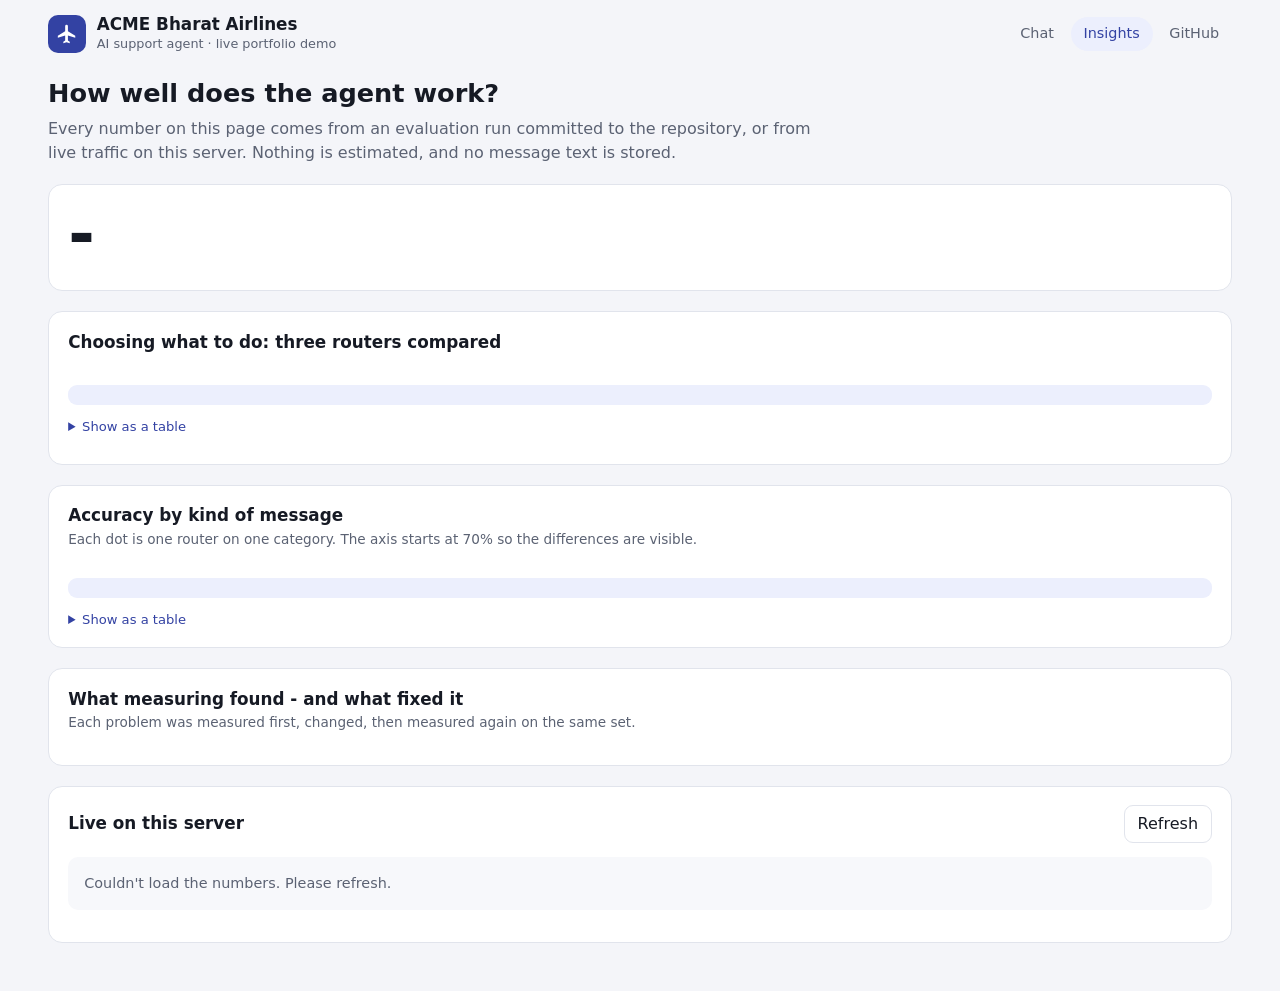
==== src/web/insights.html @ bd0814b8 "Glass-box chat redesign + public /insights page Chat page: airline header with Chat / Insights / Git" ====
<!doctype html>
<html lang="en">
<head>
  <meta charset="utf-8">
  <meta name="viewport" content="width=device-width, initial-scale=1">
  <meta name="color-scheme" content="light dark">
  <title>ACME Support Agent - insights</title>
  <style>
    :root {
      color-scheme: light dark;
      --bg-l: #f4f5f9;        --bg-d: #0d1016;
      --panel-l: #ffffff;     --panel-d: #161a22;
      --sunk-l: #f7f8fb;      --sunk-d: #11141b;
      --text-l: #161a24;      --text-d: #e8ebf1;
      --muted-l: #5b6273;     --muted-d: #9ba4b6;
      --line-l: #e1e4ec;      --line-d: #272d39;
      --grid-l: #eceef3;      --grid-d: #222734;
      --brand-l: #3342a3;     --brand-d: #8c9eff;
      --brand-soft-l: #eceffd; --brand-soft-d: #1f2547;
      --deemph-l: #b9bdc8;    --deemph-d: #4a5163;
      /* router identity: reference categorical slots 1-3, validated on these surfaces
         (light #ffffff, dark #161a22) with dataviz/scripts/validate_palette.js --pairs all */
      --s1-l: #2a78d6; --s1-d: #3987e5;
      --s2-l: #eb6834; --s2-d: #d95926;
      --s3-l: #1baf7a; --s3-d: #199e70;

      --bg: var(--bg-l); --panel: var(--panel-l); --sunk: var(--sunk-l); --text: var(--text-l);
      --muted: var(--muted-l); --line: var(--line-l); --grid: var(--grid-l); --brand: var(--brand-l);
      --brand-soft: var(--brand-soft-l); --deemph: var(--deemph-l);
      --s1: var(--s1-l); --s2: var(--s2-l); --s3: var(--s3-l);
      @media (prefers-color-scheme: dark) {
        --bg: var(--bg-d); --panel: var(--panel-d); --sunk: var(--sunk-d); --text: var(--text-d);
        --muted: var(--muted-d); --line: var(--line-d); --grid: var(--grid-d); --brand: var(--brand-d);
        --brand-soft: var(--brand-soft-d); --deemph: var(--deemph-d);
        --s1: var(--s1-d); --s2: var(--s2-d); --s3: var(--s3-d);
      }
      @supports (color: light-dark(white, black)) {
        --bg: light-dark(var(--bg-l), var(--bg-d));
        --panel: light-dark(var(--panel-l), var(--panel-d));
        --sunk: light-dark(var(--sunk-l), var(--sunk-d));
        --text: light-dark(var(--text-l), var(--text-d));
        --muted: light-dark(var(--muted-l), var(--muted-d));
        --line: light-dark(var(--line-l), var(--line-d));
        --grid: light-dark(var(--grid-l), var(--grid-d));
        --brand: light-dark(var(--brand-l), var(--brand-d));
        --brand-soft: light-dark(var(--brand-soft-l), var(--brand-soft-d));
        --deemph: light-dark(var(--deemph-l), var(--deemph-d));
        --s1: light-dark(var(--s1-l), var(--s1-d));
        --s2: light-dark(var(--s2-l), var(--s2-d));
        --s3: light-dark(var(--s3-l), var(--s3-d));
      }
      --good: #0ca30c;
      font-family: system-ui, -apple-system, "Segoe UI", Roboto, sans-serif;
    }
    * { box-sizing: border-box; }
    body { margin: 0; background: var(--bg); color: var(--text); line-height: 1.45; }
    :focus-visible { outline: 3px solid var(--brand); outline-offset: 2px; }
    a { color: var(--brand); }
    button { font: inherit; padding: .4rem .8rem; border-radius: 9px; border: 1px solid var(--line);
             background: var(--panel); color: var(--text); cursor: pointer; }

    .topbar { display: flex; align-items: center; justify-content: space-between; gap: 1rem;
              flex-wrap: wrap; max-width: 76rem; margin: 0 auto; padding: .9rem 1rem .2rem; }
    .brand { display: flex; align-items: center; gap: .65rem; }
    .logo { inline-size: 2.4rem; block-size: 2.4rem; border-radius: 10px; display: grid;
            place-items: center; background: var(--brand); color: var(--panel); }
    .brand h1 { font-size: 1.05rem; margin: 0; line-height: 1.2; }
    .brand p { margin: 0; font-size: .8rem; color: var(--muted); }
    nav ul { display: flex; gap: .25rem; list-style: none; margin: 0; padding: 0; }
    nav a { display: block; padding: .4rem .8rem; border-radius: 999px; text-decoration: none;
            color: var(--muted); font-size: .9rem; font-weight: 500; }
    nav a:hover { color: var(--text); background: var(--panel); }
    nav a[aria-current="page"] { background: var(--brand-soft); color: var(--brand); }

    .page { max-width: 76rem; margin: 0 auto; padding: .8rem 1rem 3rem; display: grid; gap: 1.25rem; }
    .intro h2 { font-size: 1.6rem; margin: .4rem 0 .3rem; }
    .intro p { margin: 0; color: var(--muted); max-width: 48rem; }
    section.card { background: var(--panel); border: 1px solid var(--line); border-radius: 14px; padding: 1.1rem 1.2rem; }
    .card > header { display: flex; justify-content: space-between; align-items: baseline; gap: 1rem; flex-wrap: wrap; margin-bottom: .9rem; }
    .card h3 { margin: 0; font-size: 1.05rem; }
    .card .sub { margin: .15rem 0 0; font-size: .85rem; color: var(--muted); }
    .takeaway { margin: .9rem 0 0; font-size: .88rem; padding: .6rem .8rem; border-radius: 9px; background: var(--brand-soft); }
    .source { font-size: .75rem; color: var(--muted); margin: .6rem 0 0; overflow-wrap: anywhere; }

    /* hero + KPI row */
    .headline { display: grid; grid-template-columns: minmax(15rem, 1.1fr) 3fr; gap: 1rem; align-items: stretch; }
    @media (max-width: 54rem) { .headline { grid-template-columns: 1fr; } }
    .hero { display: flex; flex-direction: column; justify-content: center; }
    .hero .value { font-size: 4rem; font-weight: 700; line-height: 1; color: var(--text); }
    .hero .label { font-size: .95rem; margin-top: .4rem; }
    .kpis { display: grid; grid-template-columns: repeat(auto-fit, minmax(11rem, 1fr)); gap: .75rem; }
    .tile { background: var(--sunk); border: 1px solid var(--line); border-radius: 12px; padding: .8rem .9rem; }
    .tile .label { font-size: .8rem; color: var(--muted); }
    .tile .value { font-size: 1.7rem; font-weight: 650; margin: .15rem 0; }
    .tile .note { font-size: .78rem; color: var(--muted); }

    /* legend */
    .legend { display: flex; flex-wrap: wrap; gap: .4rem 1rem; list-style: none; padding: 0; margin: 0; font-size: .82rem; }
    .legend li { display: flex; align-items: center; gap: .4rem; }
    .key { inline-size: .8rem; block-size: .8rem; border-radius: 3px; background: var(--c); }
    .key.dot { border-radius: 50%; }

    /* small-multiple bar charts */
    .multiples { display: grid; grid-template-columns: repeat(auto-fit, minmax(15rem, 1fr)); gap: 1.1rem; }
    .minichart h4 { margin: 0 0 .1rem; font-size: .88rem; }
    .minichart .hint { margin: 0 0 .6rem; font-size: .75rem; color: var(--muted); }
    .bars { display: grid; gap: 6px; }
    .barrow { display: grid; grid-template-columns: 1fr; gap: 2px; }
    .barrow .name { font-size: .75rem; color: var(--muted); }
    .barline { display: flex; align-items: center; gap: .45rem; }
    .bar { block-size: 16px; border-radius: 0 4px 4px 0; background: var(--c); min-inline-size: 2px; }
    .bar:hover, .bar:focus-visible { filter: brightness(1.12); }
    .barval { font-size: .8rem; font-weight: 600; white-space: nowrap; }

    /* dot plot */
    .dotplot { display: grid; gap: 0; }
    .dprow { display: grid; grid-template-columns: 11rem 1fr; gap: .75rem; align-items: center;
             border-block-start: 1px solid var(--grid); padding-block: 4px; }
    .dprow .cat { font-size: .82rem; }
    .dprow .cat small { color: var(--muted); display: block; font-size: .72rem; }
    .lanes { position: relative; block-size: 34px; }
    .tick { position: absolute; inset-block: 0; inline-size: 1px; background: var(--grid); }
    .pt { position: absolute; inline-size: 24px; block-size: 24px; margin-inline-start: -12px; margin-block-start: -12px;
          display: grid; place-items: center; border: 0; padding: 0; background: transparent; cursor: default; }
    .pt::after { content: ""; inline-size: 10px; block-size: 10px; border-radius: 50%; background: var(--c);
                 box-shadow: 0 0 0 2px var(--panel); }
    .pt:hover::after, .pt:focus-visible::after { inline-size: 13px; block-size: 13px; }
    .axis { display: grid; grid-template-columns: 11rem 1fr; gap: .75rem; }
    .axis .scale { position: relative; block-size: 1.2rem; font-size: .72rem; color: var(--muted); font-variant-numeric: tabular-nums; }
    .axis .scale span { position: absolute; transform: translateX(-50%); }
    @media (max-width: 40rem) { .dprow, .axis { grid-template-columns: 7rem 1fr; } }

    /* fixes */
    .fixes { display: grid; grid-template-columns: repeat(auto-fill, minmax(17rem, 1fr)); gap: .8rem; list-style: none; margin: 0; padding: 0; }
    .fix { background: var(--sunk); border: 1px solid var(--line); border-radius: 12px; padding: .8rem .9rem; display: flex; flex-direction: column; gap: .35rem; }
    .fix .phase { font-size: .7rem; font-weight: 700; letter-spacing: .05em; color: var(--brand); }
    .fix h4 { margin: 0; font-size: .92rem; }
    .fix p { margin: 0; font-size: .8rem; }
    .fix .problem { color: var(--muted); }
    .fix .ba { display: grid; grid-template-columns: 3.4rem 1fr; gap: 4px .5rem; align-items: center; margin-top: .3rem; font-size: .75rem; }
    .fix .ba .bar.before { background: var(--deemph); }
    .fix .ba .bar.after { background: var(--brand); }
    .fix .metric { font-size: .75rem; color: var(--muted); }
    .fix .source { margin-top: auto; padding-top: .3rem; }

    /* live */
    .empty { padding: 1rem; border-radius: 10px; background: var(--sunk); color: var(--muted); font-size: .9rem; }

    /* table views */
    details.table { margin-top: .8rem; font-size: .82rem; }
    details.table summary { cursor: pointer; color: var(--brand); }
    table { border-collapse: collapse; margin-top: .5rem; width: 100%; }
    th, td { text-align: start; padding: .3rem .5rem; border-bottom: 1px solid var(--grid); }
    td.num, th.num { text-align: end; font-variant-numeric: tabular-nums; }
    .scroll-x { overflow-x: auto; }

    #tip { position: fixed; pointer-events: none; z-index: 10; background: var(--panel); color: var(--text);
           border: 1px solid var(--line); border-radius: 8px; padding: .35rem .55rem; font-size: .8rem;
           box-shadow: 0 6px 20px rgb(0 0 0 / .15); max-width: 16rem; }
    #tip strong { display: block; font-size: .95rem; }
  </style>
</head>
<body>
<header class="topbar">
  <div class="brand">
    <div class="logo" aria-hidden="true">
      <svg width="22" height="22" viewBox="0 0 24 24" fill="currentColor"><path d="M21 16v-2l-8-5V3.5a1.5 1.5 0 0 0-3 0V9l-8 5v2l8-2.5V19l-2 1.5V22l3.5-1 3.5 1v-1.5L13 19v-5.5z"/></svg>
    </div>
    <div>
      <h1>ACME Bharat Airlines</h1>
      <p>AI support agent &middot; live portfolio demo</p>
    </div>
  </div>
  <nav aria-label="Site">
    <ul>
      <li><a href="/">Chat</a></li>
      <li><a href="/insights" aria-current="page">Insights</a></li>
      <li><a href="https://github.com/Khatalahmed/acme-ai-support" rel="noopener">GitHub</a></li>
    </ul>
  </nav>
</header>

<main class="page">
  <div class="intro">
    <h2>How well does the agent work?</h2>
    <p>Every number on this page comes from an evaluation run committed to the repository, or
      from live traffic on this server. Nothing is estimated, and no message text is stored.</p>
  </div>

  <section class="card headline" aria-labelledby="h-safety" id="safety">
    <div class="hero">
      <h3 id="h-safety" style="position:absolute;left:-9999px">Safety</h3>
      <div class="value" id="hero-value">-</div>
      <div class="label" id="hero-label"></div>
    </div>
    <div class="kpis" id="kpis"></div>
  </section>

  <section class="card" aria-labelledby="h-router">
    <header>
      <div>
        <h3 id="h-router">Choosing what to do: three routers compared</h3>
        <p class="sub" id="router-about"></p>
      </div>
      <ul class="legend" id="router-legend"></ul>
    </header>
    <div class="multiples" id="router-charts"></div>
    <p class="takeaway" id="router-takeaway"></p>
    <details class="table"><summary>Show as a table</summary><div class="scroll-x" id="router-table"></div></details>
    <p class="source" id="router-source"></p>
  </section>

  <section class="card" aria-labelledby="h-cats">
    <header>
      <div>
        <h3 id="h-cats">Accuracy by kind of message</h3>
        <p class="sub">Each dot is one router on one category. The axis starts at 70% so the differences are visible.</p>
      </div>
      <ul class="legend" id="cat-legend"></ul>
    </header>
    <div class="dotplot" id="dotplot"></div>
    <p class="takeaway" id="cat-takeaway"></p>
    <details class="table"><summary>Show as a table</summary><div class="scroll-x" id="cat-table"></div></details>
  </section>

  <section class="card" aria-labelledby="h-fixes">
    <header>
      <div>
        <h3 id="h-fixes">What measuring found - and what fixed it</h3>
        <p class="sub">Each problem was measured first, changed, then measured again on the same set.</p>
      </div>
    </header>
    <ul class="fixes" id="fixes"></ul>
  </section>

  <section class="card" aria-labelledby="h-live">
    <header>
      <div>
        <h3 id="h-live">Live on this server</h3>
        <p class="sub" id="live-about"></p>
      </div>
      <button type="button" id="refresh">Refresh</button>
    </header>
    <div id="live"></div>
  </section>
</main>
<div id="tip" role="tooltip" hidden></div>

<script>
{
  const ROUTERS = [["llm", "LLM router", "--s1"], ["jev", "Jev classifier", "--s2"],
                   ["prod", "Production (Jev + LLM fallback)", "--s3"]];
  const $ = (id) => document.getElementById(id);
  const tip = $("tip");

  // All text from the API goes in with textContent - never innerHTML.
  function el(tag, cls, text) {
    const n = document.createElement(tag);
    if (cls) n.className = cls;
    if (text != null) n.textContent = text;
    return n;
  }
  const fmt = (n, d = 0) => n == null ? "-" : Number(n).toLocaleString("en-IN", { maximumFractionDigits: d });
  const sec = (ms) => ms == null ? "-" : ms >= 1000 ? `${(ms / 1000).toFixed(1)} s` : `${fmt(ms)} ms`;

  // One tooltip for every mark; the same readout on hover and keyboard focus.
  function tooltip(node, value, label) {
    node.tabIndex = 0;
    node.setAttribute("aria-label", `${label}: ${value}`);
    const show = (x, y) => {
      tip.replaceChildren(el("strong", null, value), el("span", null, label));
      tip.hidden = false;
      tip.style.left = `${Math.min(x + 12, innerWidth - tip.offsetWidth - 8)}px`;
      tip.style.top = `${y + 14}px`;
    };
    node.addEventListener("pointermove", (e) => show(e.clientX, e.clientY));
    node.addEventListener("focus", () => { const r = node.getBoundingClientRect(); show(r.left, r.bottom); });
    for (const ev of ["pointerleave", "blur"]) node.addEventListener(ev, () => { tip.hidden = true; });
  }

  function legend(target, dots) {
    const ul = $(target);
    for (const [, name, color] of ROUTERS) {
      const li = el("li");
      const key = el("span", dots ? "key dot" : "key");
      key.style.setProperty("--c", `var(${color})`);
      li.append(key, el("span", null, name));
      ul.append(li);
    }
  }

  function table(target, head, rows, numeric) {
    const t = el("table"), tr = el("tr");
    head.forEach((h, i) => { const th = el("th", numeric.includes(i) ? "num" : null, h); th.scope = "col"; tr.append(th); });
    const thead = el("thead"); thead.append(tr);
    const tbody = el("tbody");
    for (const r of rows) {
      const row = el("tr");
      r.forEach((c, i) => row.append(el("td", numeric.includes(i) ? "num" : null, c)));
      tbody.append(row);
    }
    t.append(thead, tbody);
    $(target).replaceChildren(t);
  }

  function tile(label, value, note) {
    const d = el("div", "tile");
    d.append(el("div", "label", label), el("div", "value", value), el("div", "note", note));
    return d;
  }

  // ------------------------------------------------------------ measured
  function renderHeadline(m) {
    $("hero-value").textContent = fmt(m.tool.unwanted_actions);
    $("hero-label").textContent = `unwanted booking changes in ${m.tool.conversations} end-to-end test conversations`;
    const prod = m.router.routers.find((r) => r.key === "prod");
    $("kpis").append(
      tile("Routing accuracy", `${prod.accuracy}%`, `${prod.n} hard messages, ${m.router.categories.length} categories`),
      tile("Policy answers", `${m.rag.fact_recall}%`, `fact recall on ${m.rag.questions} questions; ${m.rag.grounded_numbers}% of numbers grounded`),
      tile("Conversations passing", `${m.tool.passed}/${m.tool.conversations}`, "real router, model, safety layer and airline"),
      tile("Automated quality checks", fmt(m.gate.checks), "limits the CI quality gate enforces"));
  }

  function barChart(title, hint, key, unit, digits) {
    const box = el("div", "minichart");
    box.append(el("h4", null, title), el("p", "hint", hint));
    return [box, (routers) => {
      const max = Math.max(...routers.map((r) => r[key]));
      const bars = el("div", "bars");
      for (const [k, name, color] of ROUTERS) {
        const r = routers.find((x) => x.key === k);
        const value = `${fmt(r[key], digits)}${unit}`;
        const row = el("div", "barrow"), line = el("div", "barline"), bar = el("div", "bar");
        bar.style.setProperty("--c", `var(${color})`);
        bar.style.inlineSize = `${Math.max(1, (80 * r[key]) / max)}%`;   // 80%: leaves room for the label
        tooltip(bar, value, `${name} - ${title}`);
        line.append(bar, el("span", "barval", value));
        row.append(el("span", "name", name), line);
        bars.append(row);
      }
      box.append(bars);
      return box;
    }];
  }

  function renderRouter(m) {
    const R = m.router, routers = R.routers;
    $("router-about").textContent = R.about + ".";
    legend("router-legend");
    const charts = [
      barChart("Accuracy", "higher is better", "accuracy", "%", 1),
      barChart("Same answer on all 3 runs", `messages out of ${routers[0].n}; higher is better`, "consistent", "", 0),
      barChart("Median time to decide", "lower is better", "p50_ms", " ms", 0),
      barChart("Wrong cancel decisions", "per run; lower is better (all stopped by the YES step)", "wrongful_cancels_per_run", "", 1),
    ];
    $("router-charts").replaceChildren(...charts.map(([, draw]) => draw(routers)));
    const p = routers.find((r) => r.key === "prod"), l = routers.find((r) => r.key === "llm"),
          j = routers.find((r) => r.key === "jev");
    $("router-takeaway").textContent =
      `Production uses the Jev classifier first (${sec(j.p50_ms)} median) and asks the LLM ` +
      `(${sec(l.p50_ms)} median) only when Jev is less than 60% sure - ${p.fallback_rate}% of messages. ` +
      `That is more accurate than either alone (${p.accuracy}% vs ${l.accuracy}% and ${j.accuracy}%) ` +
      `at close to Jev's speed. The LLM alone gave the same answer on all runs for only ` +
      `${l.consistent} of ${l.n} messages.`;
    table("router-table", ["Router", "Accuracy", "Consistent", "p50", "p95", "Wrong cancels / run", "Escalation precision", "Escalation recall"],
          routers.map((r) => [ROUTERS.find(([k]) => k === r.key)[1], `${r.accuracy}%`, `${r.consistent}/${r.n}`,
                              sec(r.p50_ms), sec(r.p95_ms), fmt(r.wrongful_cancels_per_run, 1),
                              `${r.escalation_precision}%`, `${r.escalation_recall}%`]),
          [1, 2, 3, 4, 5, 6, 7]);
    $("router-source").textContent = `Source: ${R.source}`;
  }

  function renderCategories(m) {
    const MIN = 70, pos = (v) => `${((v - MIN) / (100 - MIN)) * 100}%`;
    legend("cat-legend", true);
    const plot = $("dotplot");
    for (const c of [...m.router.categories].reverse()) {
      const row = el("div", "dprow"), cat = el("div", "cat", c.category), lanes = el("div", "lanes");
      cat.append(el("small", null, `${c.cases} messages`));
      for (const t of [70, 80, 90, 100]) { const k = el("div", "tick"); k.style.left = pos(t); lanes.append(k); }
      ROUTERS.forEach(([k, name, color], i) => {
        const dot = el("span", "pt");
        dot.style.setProperty("--c", `var(${color})`);
        dot.style.left = pos(c[k]);
        dot.style.top = `${7 + i * 10}px`;       // one lane per router, so equal values never hide each other
        tooltip(dot, `${c[k]}%`, `${name} - ${c.category}`);
        lanes.append(dot);
      });
      row.append(cat, lanes);
      plot.append(row);
    }
    const axis = el("div", "axis"), scale = el("div", "scale");
    for (const t of [70, 80, 90, 100]) { const s = el("span", null, `${t}%`); s.style.left = pos(t); scale.append(s); }
    axis.append(el("div"), scale);
    plot.append(axis);

    const cats = m.router.categories;
    const llmBetter = cats.filter((c) => c.llm > c.prod).map((c) => c.category.toLowerCase());
    const prodBetter = cats.filter((c) => c.prod > c.llm && c.prod > c.jev).map((c) => c.category.toLowerCase());
    $("cat-takeaway").textContent =
      (llmBetter.length ? `Honest result: the LLM router alone is better on ${llmBetter.join(" and ")}. ` : "") +
      (prodBetter.length ? `Production is best on ${prodBetter.join(", ")}.` : "");
    table("cat-table", ["Category", "Messages", "LLM", "Jev", "Production"],
          cats.map((c) => [c.category, c.cases, `${c.llm}%`, `${c.jev}%`, `${c.prod}%`]), [1, 2, 3, 4]);
  }

  function renderFixes(m) {
    const ul = $("fixes");
    for (const f of m.fixes) {
      const li = el("li", "fix");
      const unit = f.unit === "%" ? "%" : f.unit === "s" ? " s" : f.unit === "ms" ? " ms" : f.unit;
      li.append(el("span", "phase", `PHASE ${f.phase}`), el("h4", null, f.title),
                el("p", "problem", f.problem), el("p", null, `Fix: ${f.fix}`));
      const ba = el("div", "ba"), max = Math.max(f.before, f.after, 1e-9);
      for (const [label, v, cls] of [["Before", f.before, "before"], ["After", f.after, "after"]]) {
        const line = el("div", "barline"), bar = el("div", `bar ${cls}`);
        bar.style.inlineSize = `${Math.max(1, (70 * v) / max)}%`;
        tooltip(bar, `${fmt(v, 2)}${unit}`, `${f.title} - ${label.toLowerCase()} (${f.metric})`);
        line.append(bar, el("span", "barval", `${fmt(v, 2)}${unit}`));
        ba.append(el("span", null, label), line);
      }
      li.append(ba, el("span", "metric", `${f.metric}${f.better === "lower" ? " - lower is better" : ""}` +
                                         (f.extra ? ` · ${f.extra}` : "")),
                el("p", "source", `Source: ${f.source}`));
      ul.append(li);
    }
  }

  // ------------------------------------------------------------ live
  function renderLive(L) {
    const since = new Date(L.since);
    $("live-about").textContent =
      `Since the server last started (${since.toLocaleString()}). It sleeps when nobody is using it, ` +
      `which resets these counts. Numbers only: no messages, users or sessions are stored.`;
    const box = $("live");
    if (!L.requests) {
      const p = el("p", "empty", "No conversations since the server started. ");
      const a = el("a", null, "Try the chat");
      a.href = "/";
      p.append(a, document.createTextNode(" - then refresh this page to see your requests counted here."));
      box.replaceChildren(p);
      return;
    }
    const kpis = el("div", "kpis");
    const a = L.actions;
    kpis.append(
      tile("Requests", fmt(L.requests), `median ${sec(L.latency.p50_ms)}, 95th percentile ${sec(L.latency.p95_ms)}`),
      tile("Replies with no model call", `${Math.round((100 * L.no_model_replies) / L.requests)}%`,
           `${L.no_model_replies} written by code: instant and free`),
      tile("Changes proposed", fmt(a.proposed), `${a.executed} confirmed, ${a.declined} declined, ${a.expired} expired`),
      tile("Handed to a person", fmt(L.escalations), `${L.blocked_access} attempts on someone else's booking blocked`),
      tile("Router shadow check", L.shadow.compared ? `${Math.round((100 * L.shadow.agree) / L.shadow.compared)}%` : "-",
           L.shadow.compared ? `agreement over ${L.shadow.compared} compared messages` : "no comparisons yet"));
    const chart = el("div", "minichart");
    chart.style.marginTop = "1rem";
    chart.append(el("h4", null, "What people asked for"), el("p", "hint", "requests by route"));
    const bars = el("div", "bars"), max = Math.max(...L.routes.map((r) => r.count));
    for (const r of L.routes) {
      const row = el("div", "barrow"), line = el("div", "barline"), bar = el("div", "bar");
      bar.style.setProperty("--c", "var(--s1)");
      bar.style.inlineSize = `${Math.max(1, (80 * r.count) / max)}%`;
      tooltip(bar, `${r.count} requests`, `${r.family} - median ${sec(r.p50_ms)}`);
      line.append(bar, el("span", "barval", `${r.count} · ${sec(r.p50_ms)} median`));
      row.append(el("span", "name", r.family), line);
      bars.append(row);
    }
    chart.append(bars);
    box.replaceChildren(kpis, chart);
  }

  async function load() {
    const live = $("live");
    live.style.opacity = ".55";                  // keep the previous render while refreshing
    try {
      const data = await (await fetch("/v1/insights")).json();
      if (data.measured && !$("kpis").childElementCount) {
        renderHeadline(data.measured); renderRouter(data.measured);
        renderCategories(data.measured); renderFixes(data.measured);
      }
      renderLive(data.live);
    } catch {
      live.replaceChildren(el("p", "empty", "Couldn't load the numbers. Please refresh."));
    } finally { live.style.opacity = ""; }
  }
  $("refresh").addEventListener("click", load);
  load();
}
</script>
</body>
</html>
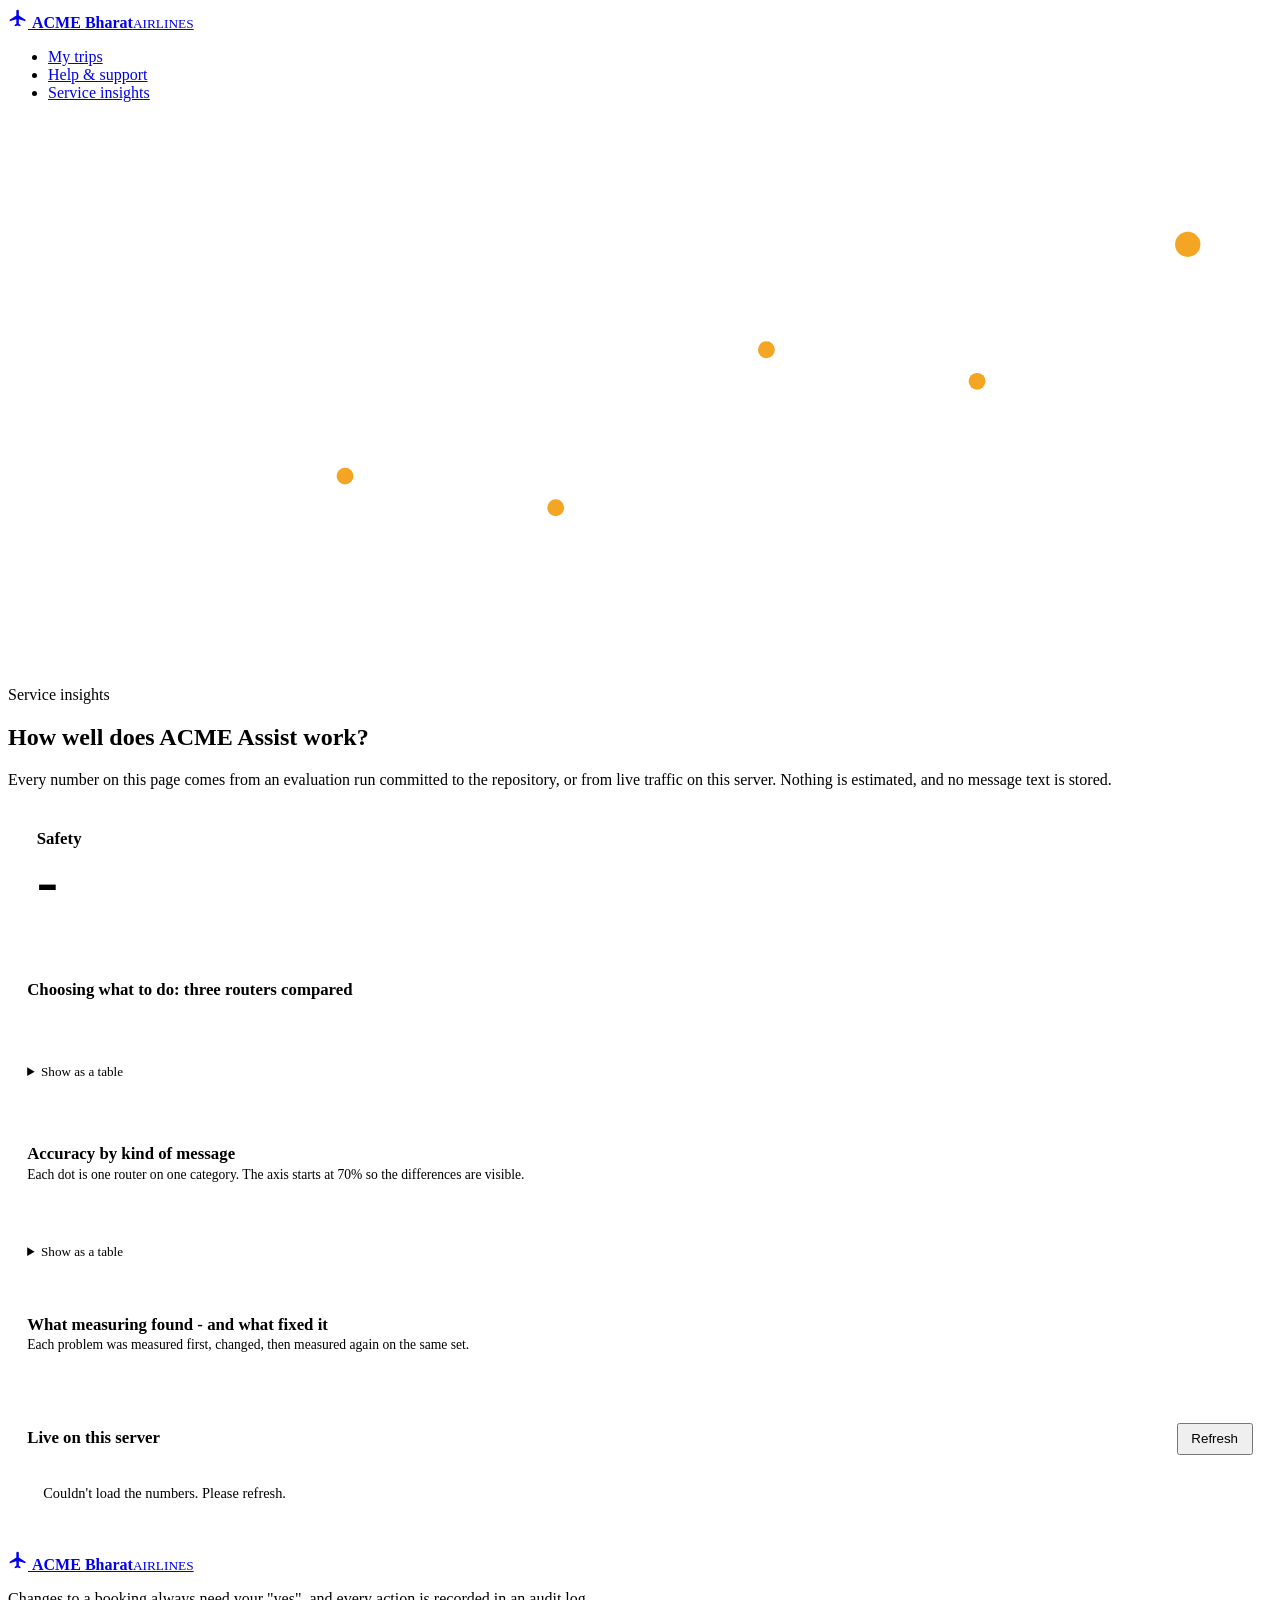
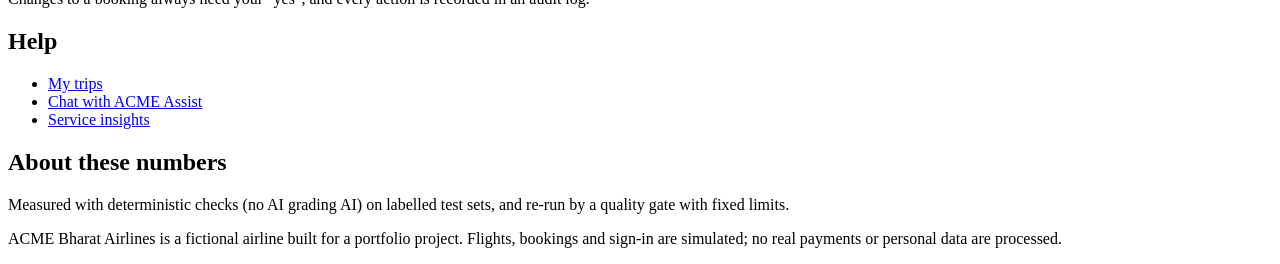
==== commit 6d6e0d6c: "Airline-website design: shared header/hero/footer, boarding-pass trips Both pages now follow the str" ====
--- a/src/web/insights.html
+++ b/src/web/insights.html
@@ -4,77 +4,30 @@
   <meta charset="utf-8">
   <meta name="viewport" content="width=device-width, initial-scale=1">
   <meta name="color-scheme" content="light dark">
-  <title>ACME Support Agent - insights</title>
+  <title>Service insights - ACME Bharat Airlines</title>
+  <link rel="stylesheet" href="/static/site.css">
   <style>
     :root {
-      color-scheme: light dark;
-      --bg-l: #f4f5f9;        --bg-d: #0d1016;
-      --panel-l: #ffffff;     --panel-d: #161a22;
-      --sunk-l: #f7f8fb;      --sunk-d: #11141b;
-      --text-l: #161a24;      --text-d: #e8ebf1;
-      --muted-l: #5b6273;     --muted-d: #9ba4b6;
-      --line-l: #e1e4ec;      --line-d: #272d39;
-      --grid-l: #eceef3;      --grid-d: #222734;
-      --brand-l: #3342a3;     --brand-d: #8c9eff;
-      --brand-soft-l: #eceffd; --brand-soft-d: #1f2547;
       --deemph-l: #b9bdc8;    --deemph-d: #4a5163;
       /* router identity: reference categorical slots 1-3, validated on these surfaces
-         (light #ffffff, dark #161a22) with dataviz/scripts/validate_palette.js --pairs all */
+         (light #ffffff, dark #141a24) with dataviz/scripts/validate_palette.js --pairs all */
       --s1-l: #2a78d6; --s1-d: #3987e5;
       --s2-l: #eb6834; --s2-d: #d95926;
       --s3-l: #1baf7a; --s3-d: #199e70;
-
-      --bg: var(--bg-l); --panel: var(--panel-l); --sunk: var(--sunk-l); --text: var(--text-l);
-      --muted: var(--muted-l); --line: var(--line-l); --grid: var(--grid-l); --brand: var(--brand-l);
-      --brand-soft: var(--brand-soft-l); --deemph: var(--deemph-l);
-      --s1: var(--s1-l); --s2: var(--s2-l); --s3: var(--s3-l);
+      --deemph: var(--deemph-l); --s1: var(--s1-l); --s2: var(--s2-l); --s3: var(--s3-l);
       @media (prefers-color-scheme: dark) {
-        --bg: var(--bg-d); --panel: var(--panel-d); --sunk: var(--sunk-d); --text: var(--text-d);
-        --muted: var(--muted-d); --line: var(--line-d); --grid: var(--grid-d); --brand: var(--brand-d);
-        --brand-soft: var(--brand-soft-d); --deemph: var(--deemph-d);
-        --s1: var(--s1-d); --s2: var(--s2-d); --s3: var(--s3-d);
+        --deemph: var(--deemph-d); --s1: var(--s1-d); --s2: var(--s2-d); --s3: var(--s3-d);
       }
       @supports (color: light-dark(white, black)) {
-        --bg: light-dark(var(--bg-l), var(--bg-d));
-        --panel: light-dark(var(--panel-l), var(--panel-d));
-        --sunk: light-dark(var(--sunk-l), var(--sunk-d));
-        --text: light-dark(var(--text-l), var(--text-d));
-        --muted: light-dark(var(--muted-l), var(--muted-d));
-        --line: light-dark(var(--line-l), var(--line-d));
-        --grid: light-dark(var(--grid-l), var(--grid-d));
-        --brand: light-dark(var(--brand-l), var(--brand-d));
-        --brand-soft: light-dark(var(--brand-soft-l), var(--brand-soft-d));
         --deemph: light-dark(var(--deemph-l), var(--deemph-d));
         --s1: light-dark(var(--s1-l), var(--s1-d));
         --s2: light-dark(var(--s2-l), var(--s2-d));
         --s3: light-dark(var(--s3-l), var(--s3-d));
       }
-      --good: #0ca30c;
-      font-family: system-ui, -apple-system, "Segoe UI", Roboto, sans-serif;
-    }
-    * { box-sizing: border-box; }
-    body { margin: 0; background: var(--bg); color: var(--text); line-height: 1.45; }
-    :focus-visible { outline: 3px solid var(--brand); outline-offset: 2px; }
-    a { color: var(--brand); }
-    button { font: inherit; padding: .4rem .8rem; border-radius: 9px; border: 1px solid var(--line);
-             background: var(--panel); color: var(--text); cursor: pointer; }
-
-    .topbar { display: flex; align-items: center; justify-content: space-between; gap: 1rem;
-              flex-wrap: wrap; max-width: 76rem; margin: 0 auto; padding: .9rem 1rem .2rem; }
-    .brand { display: flex; align-items: center; gap: .65rem; }
-    .logo { inline-size: 2.4rem; block-size: 2.4rem; border-radius: 10px; display: grid;
-            place-items: center; background: var(--brand); color: var(--panel); }
-    .brand h1 { font-size: 1.05rem; margin: 0; line-height: 1.2; }
-    .brand p { margin: 0; font-size: .8rem; color: var(--muted); }
-    nav ul { display: flex; gap: .25rem; list-style: none; margin: 0; padding: 0; }
-    nav a { display: block; padding: .4rem .8rem; border-radius: 999px; text-decoration: none;
-            color: var(--muted); font-size: .9rem; font-weight: 500; }
-    nav a:hover { color: var(--text); background: var(--panel); }
-    nav a[aria-current="page"] { background: var(--brand-soft); color: var(--brand); }
-
-    .page { max-width: 76rem; margin: 0 auto; padding: .8rem 1rem 3rem; display: grid; gap: 1.25rem; }
-    .intro h2 { font-size: 1.6rem; margin: .4rem 0 .3rem; }
-    .intro p { margin: 0; color: var(--muted); max-width: 48rem; }
+    }
+    button { padding: .4rem .8rem; }
+
+    .page { display: grid; gap: 1.25rem; }
     section.card { background: var(--panel); border: 1px solid var(--line); border-radius: 14px; padding: 1.1rem 1.2rem; }
     .card > header { display: flex; justify-content: space-between; align-items: baseline; gap: 1rem; flex-wrap: wrap; margin-bottom: .9rem; }
     .card h3 { margin: 0; font-size: 1.05rem; }
@@ -85,9 +38,9 @@
     /* hero + KPI row */
     .headline { display: grid; grid-template-columns: minmax(15rem, 1.1fr) 3fr; gap: 1rem; align-items: stretch; }
     @media (max-width: 54rem) { .headline { grid-template-columns: 1fr; } }
-    .hero { display: flex; flex-direction: column; justify-content: center; }
-    .hero .value { font-size: 4rem; font-weight: 700; line-height: 1; color: var(--text); }
-    .hero .label { font-size: .95rem; margin-top: .4rem; }
+    .bignum { display: flex; flex-direction: column; justify-content: center; padding: .4rem .6rem; }
+    .bignum .value { font-size: 4rem; font-weight: 700; line-height: 1; color: var(--text); }
+    .bignum .label { font-size: .95rem; margin-top: .4rem; }
     .kpis { display: grid; grid-template-columns: repeat(auto-fit, minmax(11rem, 1fr)); gap: .75rem; }
     .tile { background: var(--sunk); border: 1px solid var(--line); border-radius: 12px; padding: .8rem .9rem; }
     .tile .label { font-size: .8rem; color: var(--muted); }
@@ -161,35 +114,44 @@
   </style>
 </head>
 <body>
-<header class="topbar">
-  <div class="brand">
-    <div class="logo" aria-hidden="true">
-      <svg width="22" height="22" viewBox="0 0 24 24" fill="currentColor"><path d="M21 16v-2l-8-5V3.5a1.5 1.5 0 0 0-3 0V9l-8 5v2l8-2.5V19l-2 1.5V22l3.5-1 3.5 1v-1.5L13 19v-5.5z"/></svg>
-    </div>
-    <div>
-      <h1>ACME Bharat Airlines</h1>
-      <p>AI support agent &middot; live portfolio demo</p>
-    </div>
+<header class="site-header">
+  <div class="wrap">
+    <a class="logo" href="/" aria-label="ACME Bharat Airlines - home">
+      <span class="mark" aria-hidden="true"><svg width="20" height="20" viewBox="0 0 24 24" fill="currentColor"><path d="M21 16v-2l-8-5V3.5a1.5 1.5 0 0 0-3 0V9l-8 5v2l8-2.5V19l-2 1.5V22l3.5-1 3.5 1v-1.5L13 19v-5.5z"/></svg></span>
+      <span class="name"><b>ACME Bharat</b><small>AIRLINES</small></span>
+    </a>
+    <nav class="site-nav" aria-label="Main">
+      <ul>
+        <li><a href="/#trips">My trips</a></li>
+        <li><a href="/">Help &amp; support</a></li>
+        <li><a href="/insights" aria-current="page">Service insights</a></li>
+      </ul>
+    </nav>
   </div>
-  <nav aria-label="Site">
-    <ul>
-      <li><a href="/">Chat</a></li>
-      <li><a href="/insights" aria-current="page">Insights</a></li>
-      <li><a href="https://github.com/Khatalahmed/acme-ai-support" rel="noopener">GitHub</a></li>
-    </ul>
-  </nav>
 </header>
 
-<main class="page">
-  <div class="intro">
-    <h2>How well does the agent work?</h2>
-    <p>Every number on this page comes from an evaluation run committed to the repository, or
-      from live traffic on this server. Nothing is estimated, and no message text is stored.</p>
+<section class="hero" aria-labelledby="page-title">
+  <svg class="art" viewBox="0 0 600 260" preserveAspectRatio="xMaxYMid slice" aria-hidden="true">
+    <g fill="none" stroke="rgb(255 255 255 / .35)" stroke-width="2" stroke-linecap="round">
+      <path d="M60 220 L160 170 L260 185 L360 110 L460 125 L560 60"/>
+    </g>
+    <g fill="#f5a524"><circle cx="160" cy="170" r="4"/><circle cx="260" cy="185" r="4"/><circle cx="360" cy="110" r="4"/><circle cx="460" cy="125" r="4"/><circle cx="560" cy="60" r="6"/></g>
+    <g fill="rgb(255 255 255 / .08)"><ellipse cx="470" cy="215" rx="120" ry="26"/></g>
+  </svg>
+  <div class="wrap">
+    <p class="eyebrow">Service insights</p>
+    <h1 id="page-title">How well does ACME Assist work?</h1>
+    <p class="lead">Every number on this page comes from an evaluation run committed to the repository,
+      or from live traffic on this server. Nothing is estimated, and no message text is stored.</p>
   </div>
-
-  <section class="card headline" aria-labelledby="h-safety" id="safety">
-    <div class="hero">
-      <h3 id="h-safety" style="position:absolute;left:-9999px">Safety</h3>
+</section>
+
+<main class="wrap page">
+
+
+  <section class="card lift headline" aria-labelledby="h-safety" id="safety">
+    <div class="bignum">
+      <h3 id="h-safety" class="visually-hidden">Safety</h3>
       <div class="value" id="hero-value">-</div>
       <div class="label" id="hero-label"></div>
     </div>
@@ -244,6 +206,33 @@
     <div id="live"></div>
   </section>
 </main>
+
+<footer class="site-footer">
+  <div class="wrap">
+    <div>
+      <a class="logo" href="/" aria-label="ACME Bharat Airlines - home">
+        <span class="mark" aria-hidden="true"><svg width="20" height="20" viewBox="0 0 24 24" fill="currentColor"><path d="M21 16v-2l-8-5V3.5a1.5 1.5 0 0 0-3 0V9l-8 5v2l8-2.5V19l-2 1.5V22l3.5-1 3.5 1v-1.5L13 19v-5.5z"/></svg></span>
+        <span class="name"><b>ACME Bharat</b><small>AIRLINES</small></span>
+      </a>
+      <p>Changes to a booking always need your "yes", and every action is recorded in an audit log.</p>
+    </div>
+    <div>
+      <h2>Help</h2>
+      <ul>
+        <li><a href="/#trips">My trips</a></li>
+        <li><a href="/">Chat with ACME Assist</a></li>
+        <li><a href="/insights">Service insights</a></li>
+      </ul>
+    </div>
+    <div>
+      <h2>About these numbers</h2>
+      <p>Measured with deterministic checks (no AI grading AI) on labelled test sets, and re-run by a
+        quality gate with fixed limits.</p>
+    </div>
+    <p class="legal">ACME Bharat Airlines is a fictional airline built for a portfolio project. Flights, bookings
+      and sign-in are simulated; no real payments or personal data are processed.</p>
+  </div>
+</footer>
 <div id="tip" role="tooltip" hidden></div>
 
 <script>
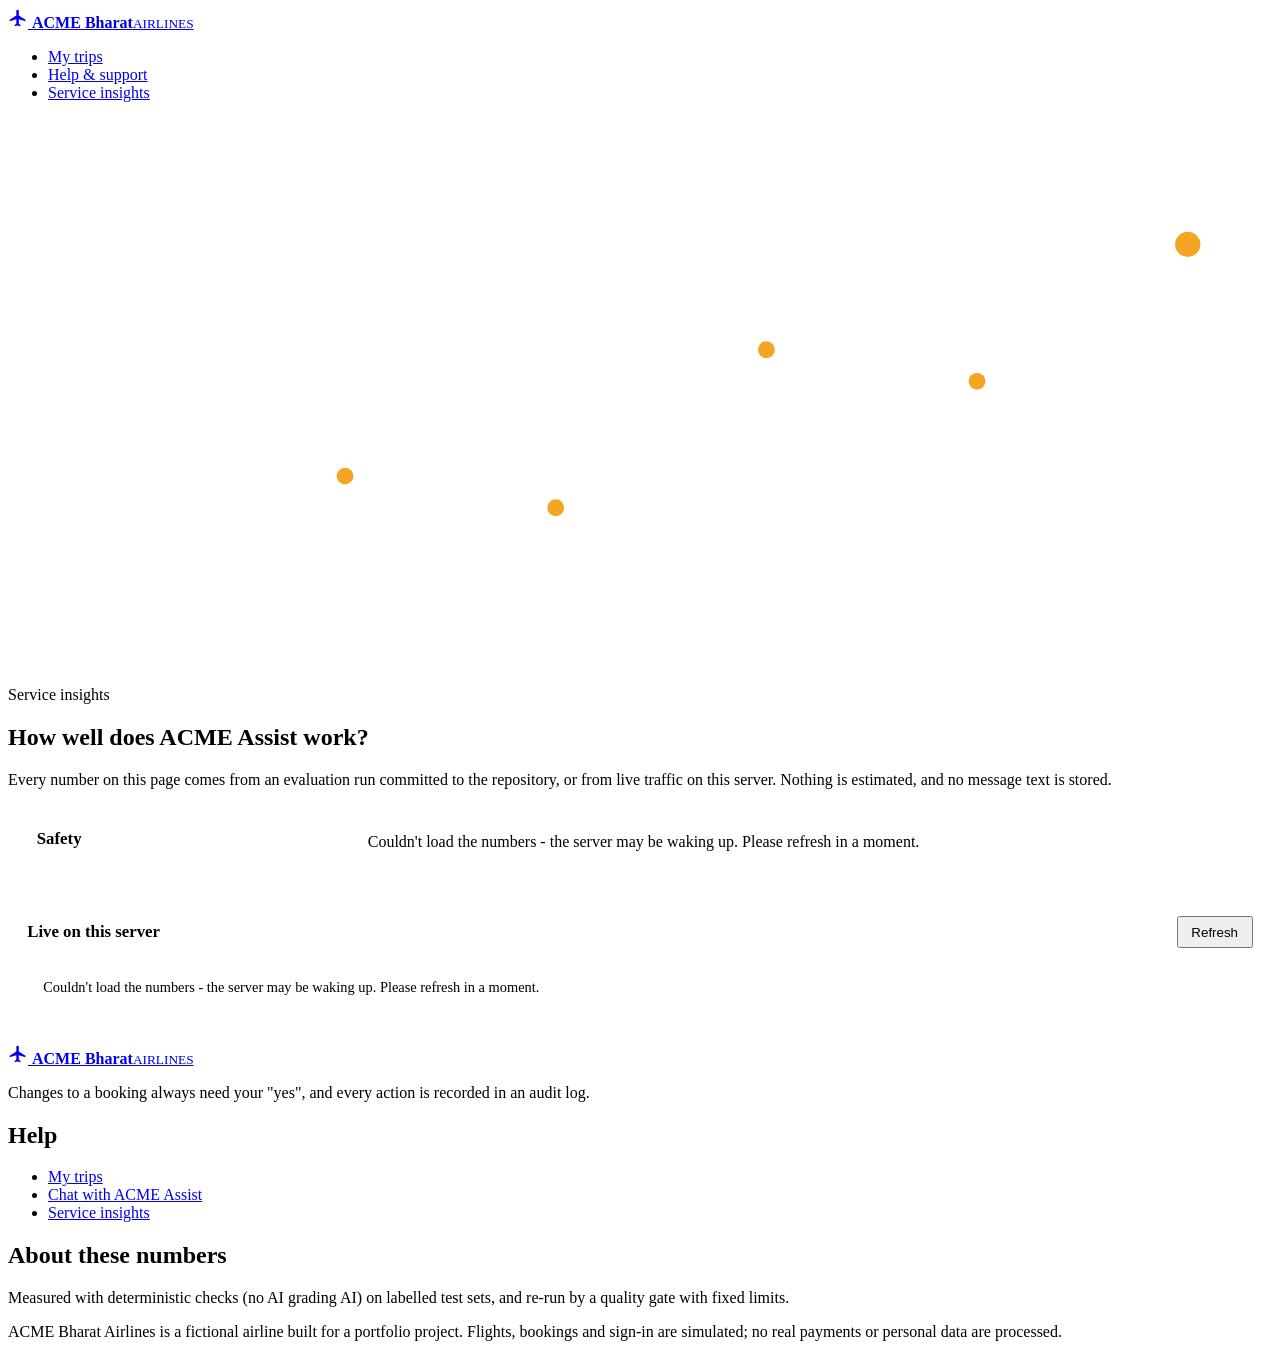
==== commit 54eb4ea8: "README rewrite (D5) + favicon and insights loading state README rebuilt around what the project is n" ====
--- a/src/web/insights.html
+++ b/src/web/insights.html
@@ -6,6 +6,7 @@
   <meta name="color-scheme" content="light dark">
   <title>Service insights - ACME Bharat Airlines</title>
   <link rel="stylesheet" href="/static/site.css">
+  <link rel="icon" href="/static/favicon.svg" type="image/svg+xml">
   <style>
     :root {
       --deemph-l: #b9bdc8;    --deemph-d: #4a5163;
@@ -97,6 +98,7 @@
     .fix .source { margin-top: auto; padding-top: .3rem; }
 
     /* live */
+    .loading-note { margin: 0; align-self: center; color: var(--muted); }
     .empty { padding: 1rem; border-radius: 10px; background: var(--sunk); color: var(--muted); font-size: .9rem; }
 
     /* table views */
@@ -152,13 +154,13 @@
   <section class="card lift headline" aria-labelledby="h-safety" id="safety">
     <div class="bignum">
       <h3 id="h-safety" class="visually-hidden">Safety</h3>
-      <div class="value" id="hero-value">-</div>
+      <div class="value" id="hero-value"></div>
       <div class="label" id="hero-label"></div>
     </div>
-    <div class="kpis" id="kpis"></div>
+    <div class="kpis" id="kpis"><p class="loading-note" id="loading">Loading the measured results...</p></div>
   </section>
 
-  <section class="card" aria-labelledby="h-router">
+  <section class="card measured" aria-labelledby="h-router" hidden>
     <header>
       <div>
         <h3 id="h-router">Choosing what to do: three routers compared</h3>
@@ -172,7 +174,7 @@
     <p class="source" id="router-source"></p>
   </section>
 
-  <section class="card" aria-labelledby="h-cats">
+  <section class="card measured" aria-labelledby="h-cats" hidden>
     <header>
       <div>
         <h3 id="h-cats">Accuracy by kind of message</h3>
@@ -185,7 +187,7 @@
     <details class="table"><summary>Show as a table</summary><div class="scroll-x" id="cat-table"></div></details>
   </section>
 
-  <section class="card" aria-labelledby="h-fixes">
+  <section class="card measured" aria-labelledby="h-fixes" hidden>
     <header>
       <div>
         <h3 id="h-fixes">What measuring found - and what fixed it</h3>
@@ -203,7 +205,7 @@
       </div>
       <button type="button" id="refresh">Refresh</button>
     </header>
-    <div id="live"></div>
+    <div id="live"><p class="empty">Loading live numbers...</p></div>
   </section>
 </main>
 
@@ -457,18 +459,24 @@
     box.replaceChildren(kpis, chart);
   }
 
+  let measuredShown = false;
   async function load() {
     const live = $("live");
     live.style.opacity = ".55";                  // keep the previous render while refreshing
     try {
       const data = await (await fetch("/v1/insights")).json();
-      if (data.measured && !$("kpis").childElementCount) {
+      if (data.measured && !measuredShown) {
+        $("loading").remove();
         renderHeadline(data.measured); renderRouter(data.measured);
         renderCategories(data.measured); renderFixes(data.measured);
+        for (const s of document.querySelectorAll("section.measured")) s.hidden = false;
+        measuredShown = true;
       }
       renderLive(data.live);
     } catch {
-      live.replaceChildren(el("p", "empty", "Couldn't load the numbers. Please refresh."));
+      const msg = "Couldn't load the numbers - the server may be waking up. Please refresh in a moment.";
+      if (!measuredShown) $("loading").textContent = msg;
+      live.replaceChildren(el("p", "empty", msg));
     } finally { live.style.opacity = ""; }
   }
   $("refresh").addEventListener("click", load);
